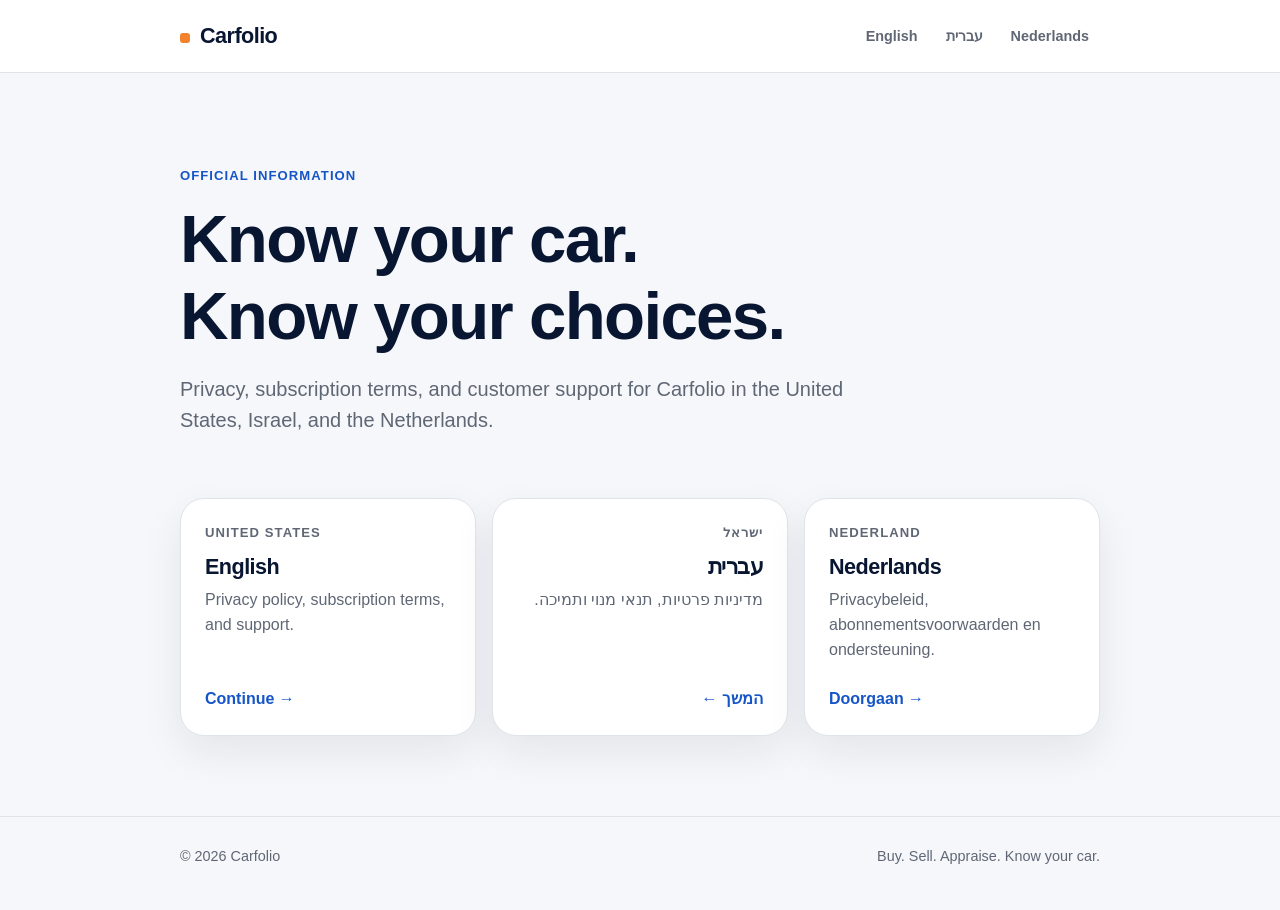
==== index.html @ 423dfd8c "Publish Carfolio support and privacy pages" ====
<!doctype html>
<html lang="en">
<head>
  <meta charset="utf-8">
  <meta name="viewport" content="width=device-width, initial-scale=1">
  <meta name="description" content="Official privacy, terms, and support information for Carfolio.">
  <title>Carfolio — Privacy, Terms &amp; Support</title>
  <link rel="stylesheet" href="assets/styles.css">
</head>
<body>
  <header class="site-header">
    <div class="site-header__inner">
      <a class="brand" href="./">Carfolio</a>
      <nav class="language-nav" aria-label="Language">
        <a href="en/" lang="en">English</a>
        <a href="he/" lang="he" dir="rtl">עברית</a>
        <a href="nl/" lang="nl">Nederlands</a>
      </nav>
    </div>
  </header>

  <main class="page">
    <section class="hero">
      <p class="eyebrow">Official information</p>
      <h1>Know your car.<br>Know your choices.</h1>
      <p class="lede">Privacy, subscription terms, and customer support for Carfolio in the United States, Israel, and the Netherlands.</p>
    </section>

    <section class="card-grid" aria-label="Choose a language">
      <a class="card" href="en/">
        <p class="eyebrow">United States</p>
        <h2>English</h2>
        <p>Privacy policy, subscription terms, and support.</p>
        <span class="card__action">Continue →</span>
      </a>
      <a class="card" href="he/" dir="rtl">
        <p class="eyebrow">ישראל</p>
        <h2>עברית</h2>
        <p>מדיניות פרטיות, תנאי מנוי ותמיכה.</p>
        <span class="card__action">המשך ←</span>
      </a>
      <a class="card" href="nl/">
        <p class="eyebrow">Nederland</p>
        <h2>Nederlands</h2>
        <p>Privacybeleid, abonnementsvoorwaarden en ondersteuning.</p>
        <span class="card__action">Doorgaan →</span>
      </a>
    </section>
  </main>

  <footer class="site-footer">
    <div class="site-footer__inner">
      <span>© 2026 Carfolio</span>
      <span>Buy. Sell. Appraise. Know your car.</span>
    </div>
  </footer>
</body>
</html>
---- assets/styles.css ----
:root {
  color-scheme: light;
  --ink: #081632;
  --muted: #5f6775;
  --blue: #1555c7;
  --blue-dark: #0e3e98;
  --blue-soft: #eaf1ff;
  --orange: #f2822b;
  --line: #dfe3ea;
  --paper: #ffffff;
  --wash: #f6f7fa;
  --shadow: 0 16px 42px rgba(8, 22, 50, 0.08);
  font-family: -apple-system, BlinkMacSystemFont, "Segoe UI", sans-serif;
}

* {
  box-sizing: border-box;
}

html {
  background: var(--wash);
  color: var(--ink);
  line-height: 1.55;
  scroll-behavior: smooth;
}

body {
  margin: 0;
  min-height: 100vh;
}

a {
  color: var(--blue);
  text-decoration-thickness: 1px;
  text-underline-offset: 3px;
}

a:hover {
  color: var(--blue-dark);
}

.site-header {
  background: rgba(255, 255, 255, 0.94);
  border-bottom: 1px solid var(--line);
  position: sticky;
  top: 0;
  z-index: 20;
  backdrop-filter: blur(18px);
}

.site-header__inner,
.page,
.site-footer__inner {
  width: min(100% - 36px, 920px);
  margin-inline: auto;
}

.site-header__inner {
  min-height: 72px;
  display: flex;
  align-items: center;
  justify-content: space-between;
  gap: 24px;
}

.brand {
  color: var(--ink);
  font-size: 1.35rem;
  font-weight: 800;
  letter-spacing: -0.025em;
  text-decoration: none;
}

.brand::before {
  content: "";
  display: inline-block;
  width: 10px;
  height: 10px;
  margin-inline-end: 10px;
  border-radius: 3px;
  background: var(--orange);
}

.language-nav {
  display: flex;
  flex-wrap: wrap;
  justify-content: flex-end;
  gap: 6px;
}

.language-nav a {
  border-radius: 999px;
  color: var(--muted);
  font-size: 0.9rem;
  font-weight: 650;
  padding: 7px 11px;
  text-decoration: none;
}

.language-nav a[aria-current="page"] {
  background: var(--blue-soft);
  color: var(--blue);
}

.page {
  padding-block: 64px 80px;
}

.hero {
  padding-block: 16px 42px;
}

.eyebrow {
  color: var(--blue);
  font-size: 0.82rem;
  font-weight: 800;
  letter-spacing: 0.08em;
  text-transform: uppercase;
}

h1,
h2,
h3 {
  line-height: 1.15;
  letter-spacing: -0.025em;
}

h1 {
  font-size: clamp(2.3rem, 7vw, 4.2rem);
  margin: 12px 0 18px;
}

h2 {
  font-size: clamp(1.35rem, 3vw, 1.8rem);
  margin: 38px 0 12px;
}

h3 {
  font-size: 1.05rem;
  margin: 28px 0 8px;
}

.lede {
  color: var(--muted);
  font-size: clamp(1.05rem, 2.5vw, 1.25rem);
  max-width: 720px;
}

.updated {
  color: var(--muted);
  font-size: 0.9rem;
  margin-top: 18px;
}

.card-grid {
  display: grid;
  grid-template-columns: repeat(3, 1fr);
  gap: 16px;
}

.card,
.legal-document {
  background: var(--paper);
  border: 1px solid var(--line);
  border-radius: 24px;
  box-shadow: var(--shadow);
}

.card {
  display: flex;
  flex-direction: column;
  min-height: 210px;
  padding: 24px;
  text-decoration: none;
}

.card:hover {
  border-color: #b8c9eb;
  transform: translateY(-2px);
}

.card h2 {
  color: var(--ink);
  font-size: 1.35rem;
  margin: 12px 0 8px;
}

.card p {
  color: var(--muted);
  margin: 0;
}

.card__action {
  color: var(--blue);
  font-weight: 750;
  margin-top: auto;
  padding-top: 24px;
}

.legal-document {
  padding: clamp(24px, 6vw, 56px);
}

.legal-document p,
.legal-document li {
  color: #303747;
}

.legal-document ul,
.legal-document ol {
  padding-inline-start: 24px;
}

.legal-document li + li {
  margin-top: 8px;
}

.notice {
  background: var(--blue-soft);
  border-inline-start: 4px solid var(--blue);
  border-radius: 12px;
  color: #243b68;
  margin: 28px 0;
  padding: 16px 18px;
}

.support-actions {
  display: flex;
  flex-wrap: wrap;
  gap: 12px;
  margin: 30px 0;
}

.button {
  align-items: center;
  background: var(--blue);
  border-radius: 14px;
  color: white;
  display: inline-flex;
  font-weight: 750;
  justify-content: center;
  min-height: 48px;
  padding: 12px 18px;
  text-decoration: none;
}

.button:hover {
  background: var(--blue-dark);
  color: white;
}

.button--secondary {
  background: var(--blue-soft);
  color: var(--blue);
}

.button--secondary:hover {
  background: #dce8ff;
  color: var(--blue-dark);
}

.site-footer {
  border-top: 1px solid var(--line);
  color: var(--muted);
  font-size: 0.9rem;
  padding-block: 28px 42px;
}

.site-footer__inner {
  display: flex;
  flex-wrap: wrap;
  justify-content: space-between;
  gap: 12px 24px;
}

.site-footer nav {
  display: flex;
  flex-wrap: wrap;
  gap: 16px;
}

[dir="rtl"] .legal-document,
[dir="rtl"] .hero {
  text-align: right;
}

@media (max-width: 720px) {
  .site-header__inner {
    align-items: flex-start;
    flex-direction: column;
    gap: 8px;
    padding-block: 14px;
  }

  .language-nav {
    justify-content: flex-start;
  }

  .page {
    padding-block: 38px 56px;
  }

  .card-grid {
    grid-template-columns: 1fr;
  }
}

@media (prefers-reduced-motion: no-preference) {
  .card,
  .button {
    transition: transform 160ms ease, background-color 160ms ease, border-color 160ms ease;
  }
}
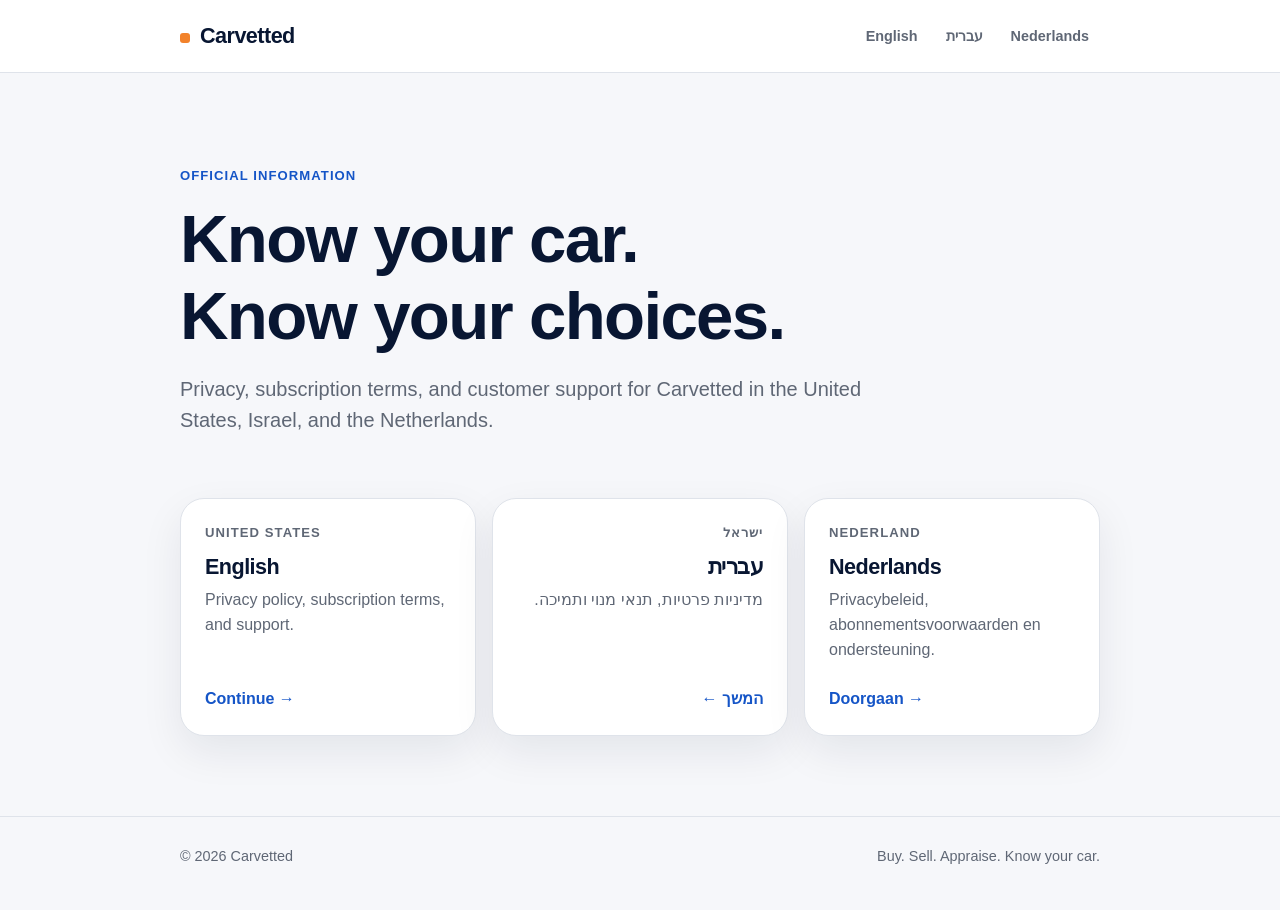
==== commit b9c745d7: "Rename public brand from Carfolio to Carvetted Replace the Carfolio name in all English, Hebrew, and" ====
--- a/index.html
+++ b/index.html
@@ -3,14 +3,14 @@
 <head>
   <meta charset="utf-8">
   <meta name="viewport" content="width=device-width, initial-scale=1">
-  <meta name="description" content="Official privacy, terms, and support information for Carfolio.">
-  <title>Carfolio — Privacy, Terms &amp; Support</title>
+  <meta name="description" content="Official privacy, terms, and support information for Carvetted.">
+  <title>Carvetted — Privacy, Terms &amp; Support</title>
   <link rel="stylesheet" href="assets/styles.css">
 </head>
 <body>
   <header class="site-header">
     <div class="site-header__inner">
-      <a class="brand" href="./">Carfolio</a>
+      <a class="brand" href="./">Carvetted</a>
       <nav class="language-nav" aria-label="Language">
         <a href="en/" lang="en">English</a>
         <a href="he/" lang="he" dir="rtl">עברית</a>
@@ -23,7 +23,7 @@
     <section class="hero">
       <p class="eyebrow">Official information</p>
       <h1>Know your car.<br>Know your choices.</h1>
-      <p class="lede">Privacy, subscription terms, and customer support for Carfolio in the United States, Israel, and the Netherlands.</p>
+      <p class="lede">Privacy, subscription terms, and customer support for Carvetted in the United States, Israel, and the Netherlands.</p>
     </section>
 
     <section class="card-grid" aria-label="Choose a language">
@@ -50,7 +50,7 @@
 
   <footer class="site-footer">
     <div class="site-footer__inner">
-      <span>© 2026 Carfolio</span>
+      <span>© 2026 Carvetted</span>
       <span>Buy. Sell. Appraise. Know your car.</span>
     </div>
   </footer>
